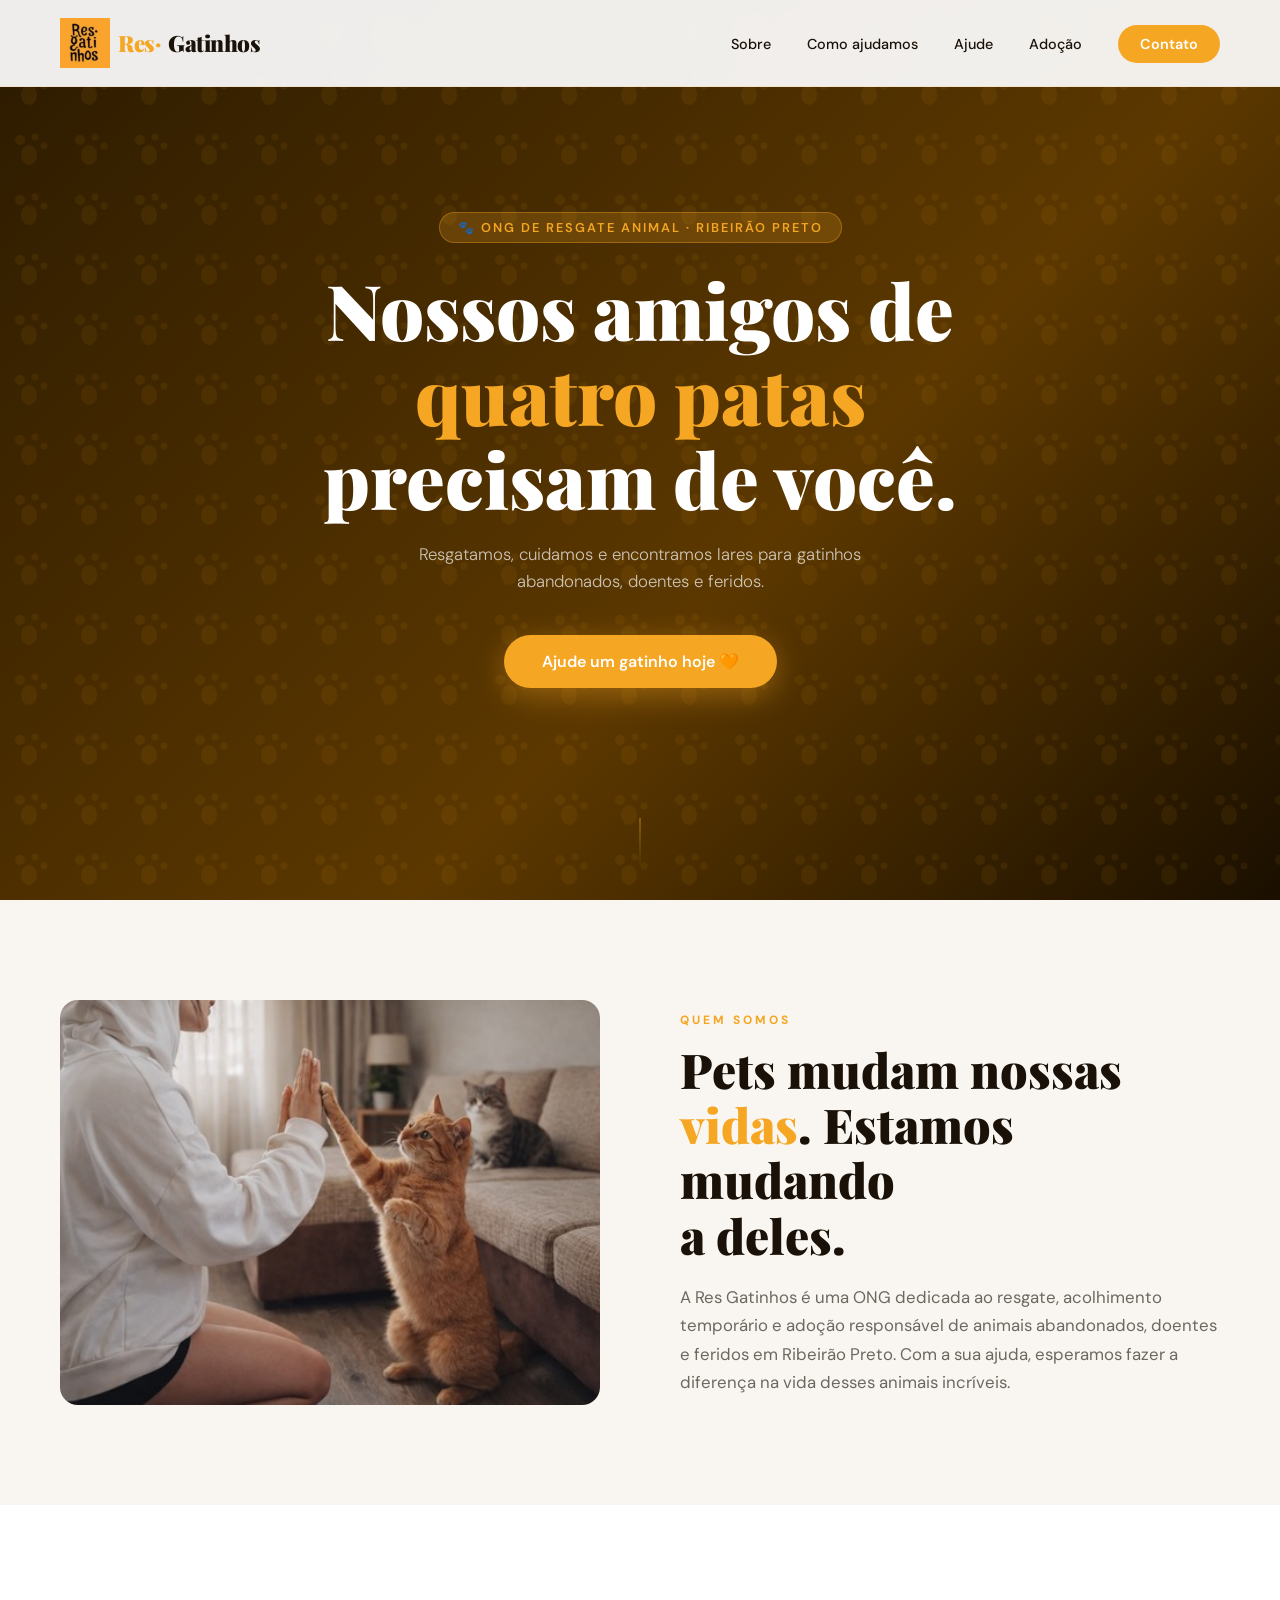
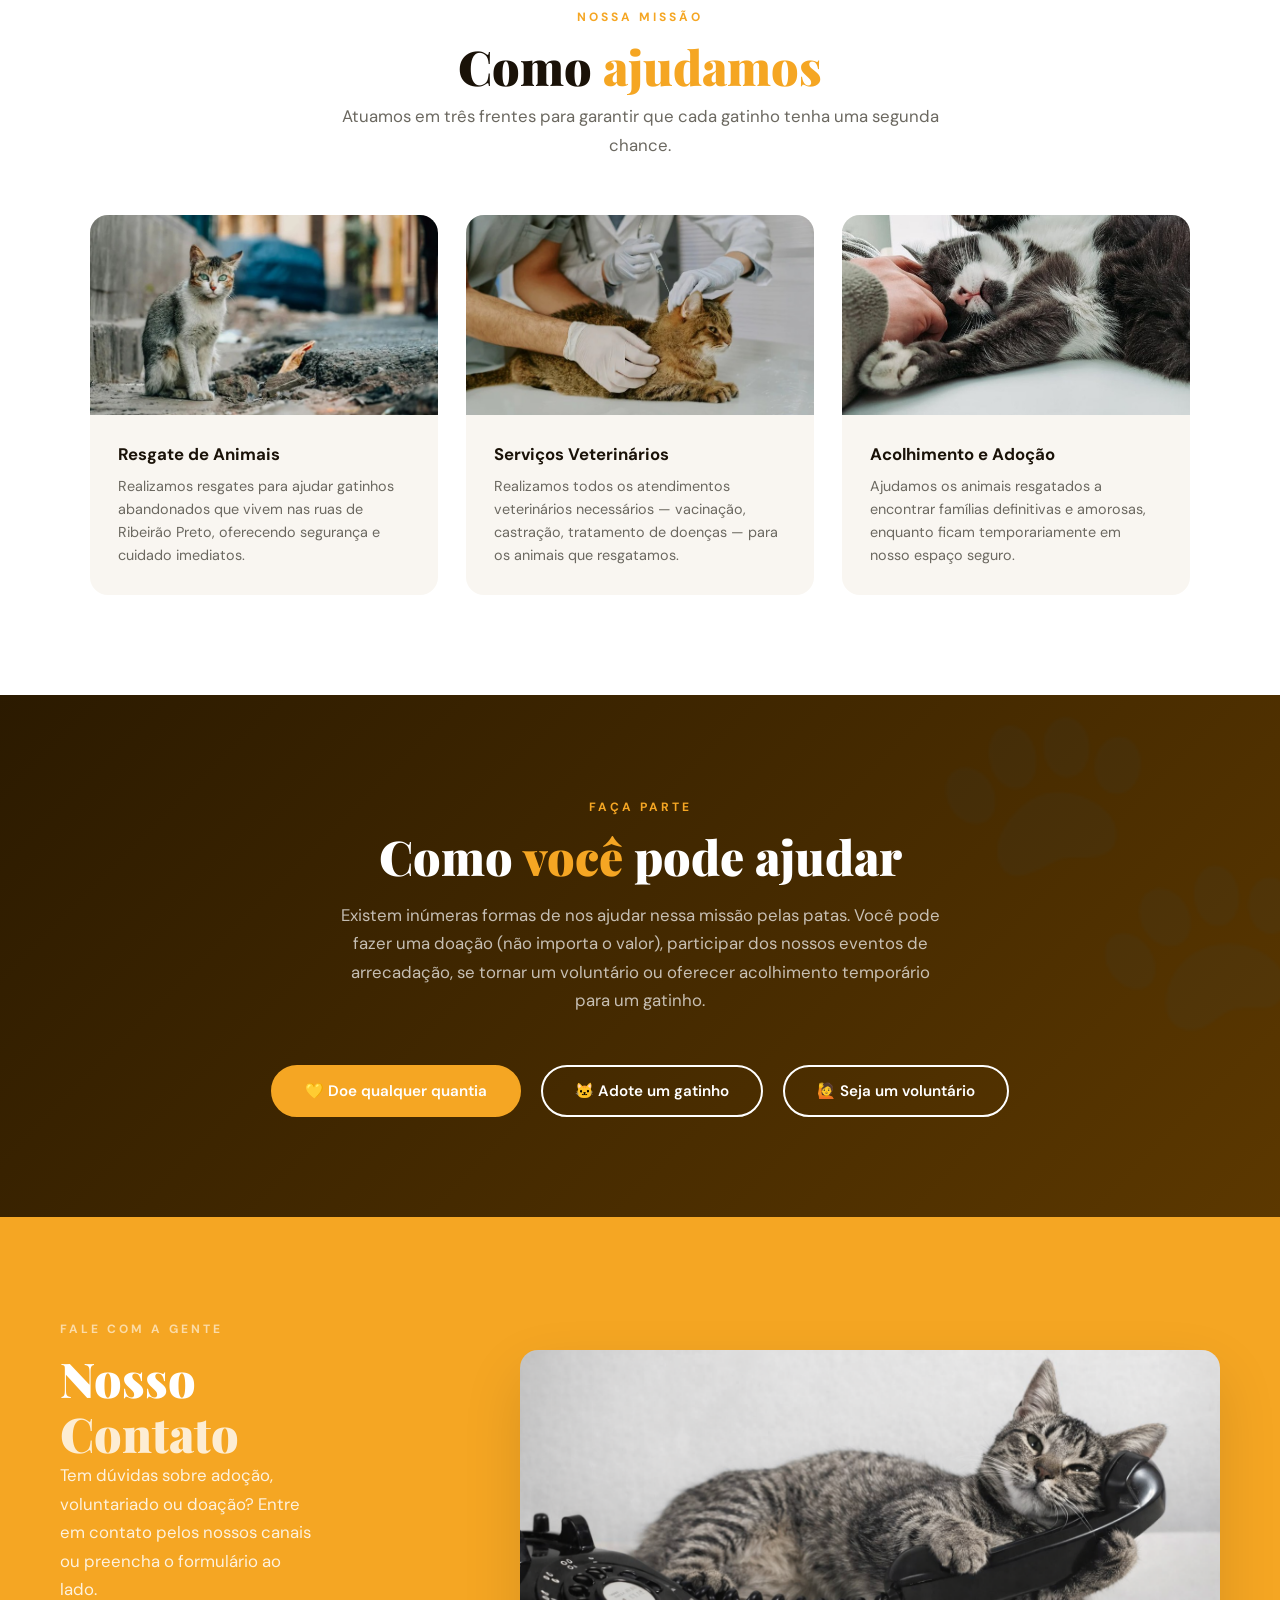
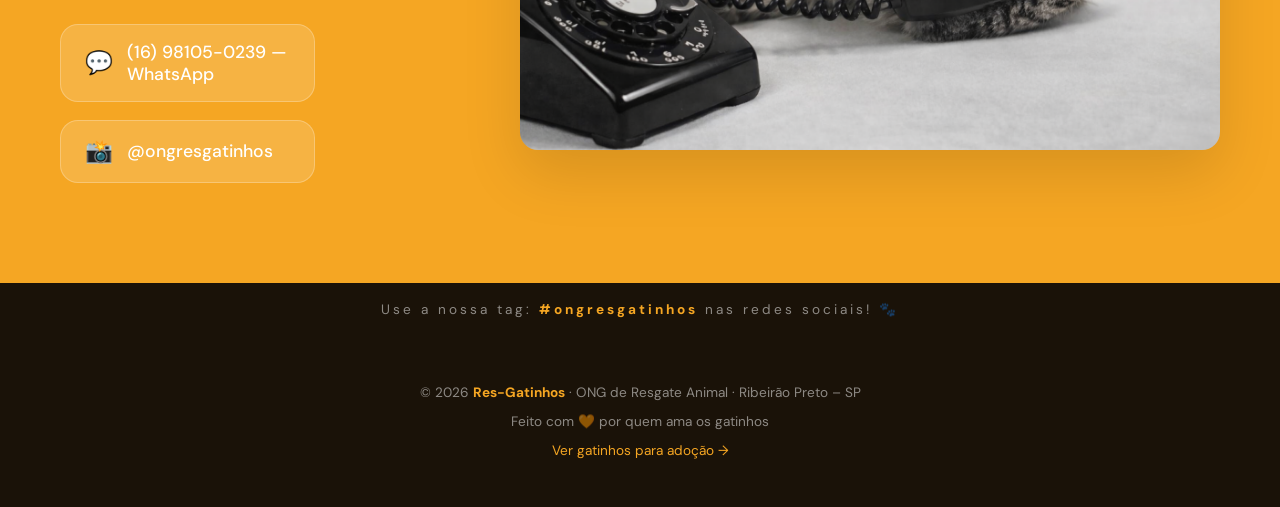
==== index.html @ 99a59766 "1º commit res-gatinhos" ====
<!DOCTYPE html>
<html lang="pt-BR">
<head>
  <meta charset="UTF-8" />
  <meta name="viewport" content="width=device-width, initial-scale=1.0"/>
  <title>Res-Gatinhos – ONG de Resgate Animal</title>
  <link rel="preconnect" href="https://fonts.googleapis.com">
  <link rel="preconnect" href="https://fonts.gstatic.com" crossorigin>
  <link href="https://fonts.googleapis.com/css2?family=Playfair+Display:wght@700;900&family=DM+Sans:wght@300;400;500;600&display=swap" rel="stylesheet">
  <link rel="stylesheet" href="style.css">
</head>
<body>


  
  <!-- ── NAVEGAÇÃO ── -->
  <nav>
  <a href="index.html" class="nav-logo">
    <img src="img/logo res-gatinhos.png" alt="Logo Res-Gatinhos" class="logo-img">
    Res·<span>Gatinhos</span>
  </a>
  <ul class="nav-links">
    <li><a href="#sobre">Sobre</a></li>
    <li><a href="#como">Como ajudamos</a></li>
    <li><a href="#ajudar">Ajude</a></li>
    <li><a href="adocao.html">Adoção</a></li>
    <li><a href="#contato" class="nav-cta">Contato</a></li>
  </ul>
  </nav>


  <!-- ── HERO ── -->
  <section id="hero">
    <div class="hero-bg"></div>
    <div class="hero-content">
      <div class="hero-tag">🐾 ONG de Resgate Animal · Ribeirão Preto</div>
      <h1 class="hero-title">
        Nossos amigos de<br>
        <em>quatro patas</em><br>
        precisam de você.
      </h1>
      <p class="hero-sub">
        Resgatamos, cuidamos e encontramos lares para gatinhos<br>
        abandonados, doentes e feridos.
      </p>
      <a href="#ajudar" class="btn-primary">Ajude um gatinho hoje 🧡</a>
    </div>
    <div class="hero-scroll">
      <span></span>
    </div>
  </section>

  <!-- ── SOBRE ── -->
  <section id="sobre">
    <div class="sobre-visual">
      <div class="sobre-img-main"></div>
      
    </div>
    <div class="sobre-text">
      <div>
        <span class="section-tag">Quem somos</span>
        <h2>Pets mudam nossas<br><em>vidas</em>. Estamos mudando<br>a deles.</h2>
      </div>
      <p class="lead">
        A Res Gatinhos é uma ONG dedicada ao resgate, acolhimento temporário e adoção
        responsável de animais abandonados, doentes e feridos em Ribeirão Preto.
        Com a sua ajuda, esperamos fazer a diferença na vida desses animais incríveis.
      </p>
      
    </div>
  </section>

<!-- ── COMO AJUDAMOS ── -->
<section id="como">
  <span class="section-tag">Nossa missão</span>
  <h2 style="margin-bottom: 8px">Como <em>ajudamos</em></h2>
  <p class="lead" style="margin: 0 auto 56px">
    Atuamos em três frentes para garantir que cada gatinho tenha uma segunda chance.
  </p>
  <div class="cards-grid">
    <div class="card">
      <div class="card-image card-resgate"></div>
      <div class="card-body">
        <h3>Resgate de Animais</h3>
        <p>Realizamos resgates para ajudar gatinhos abandonados que vivem nas ruas de Ribeirão Preto, oferecendo segurança e cuidado imediatos.</p>
      </div>
    </div>
    <div class="card">
      <div class="card-image card-vet"></div>
      <div class="card-body">
        <h3>Serviços Veterinários</h3>
        <p>Realizamos todos os atendimentos veterinários necessários — vacinação, castração, tratamento de doenças — para os animais que resgatamos.</p>
      </div>
    </div>
    <div class="card">
      <div class="card-image card-lar"></div>
      <div class="card-body">
        <h3>Acolhimento e Adoção</h3>
        <p>Ajudamos os animais resgatados a encontrar famílias definitivas e amorosas, enquanto ficam temporariamente em nosso espaço seguro.</p>
      </div>
    </div>
  </div>
</section>


  <!-- ── COMO VOCÊ PODE AJUDAR ── -->
  <section id="ajudar">
    <span class="section-tag">Faça parte</span>
    <h2>Como <em>você</em> pode ajudar</h2>
    <p class="lead">
      Existem inúmeras formas de nos ajudar nessa missão pelas patas. Você pode fazer uma doação
      (não importa o valor), participar dos nossos eventos de arrecadação, se tornar um voluntário
      ou oferecer acolhimento temporário para um gatinho.
    </p>
    <div class="actions-row">
      <a href="https://drive.google.com/file/d/1dniwxgkrxJbeug0Vzx8nxQwQYnl0z9v2/view" class="btn-outline filled" target="_blank" >💛 Doe qualquer quantia</a>
      <a href="adocao.html" class="btn-outline"  target="_blank">🐱 Adote um gatinho</a>
      <a href="https://wa.me/5516981050239?text=Olá!%20tenho%20interesse%20em%20me%20voluntariar%20para%20ajudar%20a%20res-gatinhos." class="btn-outline" target="_blank">🙋 Seja um voluntário</a>
    </div>
  </section>

  <!-- ── CONTATO ── -->
  <section id="contato">
    <div>
      <span class="section-tag" style="color: rgba(255,255,255,.6)">Fale com a gente</span>
      <h2>Nosso<br><em style="color: rgba(255,255,255,.8)">Contato</em></h2>
      <p class="lead">
        Tem dúvidas sobre adoção, voluntariado ou doação? Entre em contato pelos nossos
        canais ou preencha o formulário ao lado.
      </p>
      <div class="contato-links">
        <a href="https://wa.me/5516981050239" class="contato-link" target="_blank">
          <span class="ico">💬</span>
          <span>(16) 98105-0239 — WhatsApp</span>
        </a>
        <a href="https://instagram.com/ongresgatinhos" class="contato-link" target="_blank">
          <span class="ico">📸</span>
          <span>@ongresgatinhos</span>
        </a>
      </div>
    </div>
    <div class="contato-right">
    </div>
  </section>

  <!-- ── HASHTAG BAND ── -->
  <div class="tag-band">
    Use a nossa tag: <span>#ongresgatinhos</span> nas redes sociais! 🐾
  </div>

  <!-- ── FOOTER ── -->
  <footer>
    <span>© 2026 <strong>Res-Gatinhos</strong> · ONG de Resgate Animal · Ribeirão Preto – SP</span>
    <span>Feito com 🧡 por quem ama os gatinhos</span>
    <span><a href="adocao.html">Ver gatinhos para adoção →</a></span>
  </footer>

</body>
</html>
---- style.css ----
/* ============================================================
   Res-Gatinhos — Folha de Estilos Principal (style.css)
   ============================================================ */

/* ── VARIÁVEIS GLOBAIS ── */
:root {
  --orange:       #F5A623;
  --orange-dark:  #E08A00;
  --orange-light: #FFF3DC;
  --black:        #1A1208;
  --gray:         #6B6860;
  --light:        #F9F6F1;
  --paper:        #F5EFE4;
  --white:        #FFFFFF;
  --radius:       18px;
}

/* ── RESET ── */
*, *::before, *::after {
  box-sizing: border-box;
  margin: 0;
  padding: 0;
}

html {
  scroll-behavior: smooth;
}

body {
  font-family: 'DM Sans', sans-serif;
  background: var(--white);
  color: var(--black);
  overflow-x: hidden;
}

/* ── NAVEGAÇÃO ── */
nav {
  position: fixed;
  top: 0;
  left: 0;
  right: 0;
  z-index: 100;
  display: flex;
  align-items: center;
  justify-content: space-between;
  padding: 18px 60px;
  background: rgba(255, 255, 255, 0.92);
  backdrop-filter: blur(12px);
  border-bottom: 1px solid rgba(245, 166, 35, 0.15);
}

.nav-logo {
  font-family: 'Playfair Display', serif;
  font-size: 1.4rem;
  font-weight: 900;
  color: var(--orange);
  text-decoration: none;
  letter-spacing: -0.5px;
  display: flex;             
  align-items: center;        
  gap: 8px;                   
}

.nav-logo span {
  color: var(--black);
}

.logo-img {
  height: 50px;               
  width: auto;
}


.nav-links {
  display: flex;
  gap: 36px;
  list-style: none;
}

.nav-links a {
  text-decoration: none;
  color: var(--black);
  font-size: 0.9rem;
  font-weight: 500;
  transition: color 0.2s;
}

.nav-links a:hover,
.nav-links a.active {
  color: var(--orange);
}

.nav-cta {
  background: var(--orange) !important;
  color: var(--white) !important;
  padding: 10px 22px;
  border-radius: 50px;
  font-weight: 600 !important;
  transition: background 0.2s, transform 0.15s !important;
}

.nav-cta:hover {
  background: var(--orange-dark) !important;
  transform: translateY(-1px);
}

/* ── HERO ── */
#hero {
  position: relative;
  height: 100vh;
  min-height: 600px;
  display: flex;
  align-items: center;
  justify-content: center;
  text-align: center;
  overflow: hidden;
}

.hero-bg {
  position: absolute;
  inset: 0;
  background: linear-gradient(135deg, #2b1a00 0%, #5c3800 60%, #1a0f00 100%);
}

.hero-bg::before {
  content: '';
  position: absolute;
  inset: 0;
  background-image: url("data:image/svg+xml,%3Csvg xmlns='http://www.w3.org/2000/svg' width='60' height='60'%3E%3Ccircle cx='20' cy='20' r='5' fill='%23F5A623' opacity='.07'/%3E%3Ccircle cx='35' cy='17' r='3.5' fill='%23F5A623' opacity='.07'/%3E%3Ccircle cx='44' cy='26' r='3.5' fill='%23F5A623' opacity='.07'/%3E%3Cellipse cx='29' cy='35' rx='8' ry='10' fill='%23F5A623' opacity='.07'/%3E%3C/svg%3E");
  background-size: 60px 60px;
}

.hero-content {
  position: relative;
  z-index: 2;
  max-width: 700px;
  padding: 0 24px;
  animation: fadeUp 0.9s ease both;
}

@keyframes fadeUp {
  from { opacity: 0; transform: translateY(36px); }
  to   { opacity: 1; transform: translateY(0); }
}

.hero-tag {
  display: inline-block;
  background: rgba(245, 166, 35, 0.2);
  color: var(--orange);
  font-size: 0.8rem;
  font-weight: 600;
  letter-spacing: 2px;
  text-transform: uppercase;
  padding: 6px 18px;
  border-radius: 50px;
  border: 1px solid rgba(245, 166, 35, 0.35);
  margin-bottom: 24px;
}

.hero-title {
  font-family: 'Playfair Display', serif;
  font-size: clamp(2.8rem, 6vw, 5rem);
  font-weight: 900;
  color: var(--white);
  line-height: 1.1;
  margin-bottom: 20px;
}

.hero-title em {
  color: var(--orange);
  font-style: normal;
}

.hero-sub {
  color: rgba(255, 255, 255, 0.7);
  font-size: 1.05rem;
  font-weight: 300;
  margin-bottom: 40px;
  line-height: 1.6;
}

.hero-scroll {
  position: absolute;
  bottom: 32px;
  left: 50%;
  transform: translateX(-50%);
  display: flex;
  flex-direction: column;
  align-items: center;
  gap: 6px;
  color: rgba(255, 255, 255, 0.4);
  font-size: 0.75rem;
  letter-spacing: 1.5px;
  text-transform: uppercase;
}

.hero-scroll span {
  display: block;
  width: 1px;
  height: 50px;
  background: linear-gradient(to bottom, rgba(245, 166, 35, 0.7), transparent);
  animation: scrollLine 1.8s ease-in-out infinite;
}

@keyframes scrollLine {
  0%, 100% { opacity: 0; transform: scaleY(0.3) translateY(-10px); }
  50%       { opacity: 1; transform: scaleY(1) translateY(0); }
}

/* ── BOTÕES ── */
.btn-primary {
  display: inline-block;
  background: var(--orange);
  color: var(--white);
  font-size: 1rem;
  font-weight: 600;
  padding: 16px 38px;
  border-radius: 50px;
  text-decoration: none;
  transition: background 0.2s, transform 0.15s, box-shadow 0.2s;
  box-shadow: 0 8px 30px rgba(245, 166, 35, 0.4);
}

.btn-primary:hover {
  background: var(--orange-dark);
  transform: translateY(-2px);
  box-shadow: 0 14px 40px rgba(245, 166, 35, 0.5);
}

.btn-outline {
  display: inline-block;
  border: 2px solid var(--white);
  color: var(--white);
  background: transparent;
  font-size: 0.95rem;
  font-weight: 600;
  padding: 14px 32px;
  border-radius: 50px;
  text-decoration: none;
  transition: background 0.2s, color 0.2s, transform 0.15s;
}

.btn-outline:hover {
  background: var(--white);
  color: var(--black);
  transform: translateY(-2px);
}

.btn-outline.filled {
  background: var(--orange);
  border-color: var(--orange);
}

.btn-outline.filled:hover {
  background: var(--orange-dark);
  border-color: var(--orange-dark);
  color: var(--white);
}

/* ── SEÇÕES BASE ── */
section {
  padding: 100px 60px;
}

.section-tag {
  display: inline-block;
  color: var(--orange);
  font-size: 0.75rem;
  font-weight: 700;
  letter-spacing: 3px;
  text-transform: uppercase;
  margin-bottom: 14px;
}

h2 {
  font-family: 'Playfair Display', serif;
  font-size: clamp(2rem, 4vw, 3rem);
  font-weight: 900;
  line-height: 1.15;
  color: var(--black);
}

h2 em {
  color: var(--orange);
  font-style: normal;
}

.lead {
  color: var(--gray);
  font-size: 1.05rem;
  line-height: 1.7;
  max-width: 600px;
}

/* ── SOBRE ── */
#sobre {
  background: var(--light);
  display: grid;
  grid-template-columns: 1fr 1fr;
  gap: 80px;
  align-items: center;
}

.sobre-visual {
  position: relative;
}

.sobre-img-main {
  width: 100%;
  border-radius: var(--radius);
  aspect-ratio: 4/3;
  background-image: url(img/garota-com-gato-laranja.jpg); /* imagem no lugar do emoji */
  background-size: cover;       /* ocupa todo o espaço */
  background-position: center;  /* centraliza */
  background-repeat: no-repeat;
}

.sobre-card {
  position: absolute;
  bottom: -24px;
  right: -24px;
  background: var(--orange);
  color: var(--white);
  padding: 22px 28px;
  border-radius: var(--radius);
  text-align: center;
  box-shadow: 0 12px 40px rgba(245, 166, 35, 0.35);
}

.sobre-card strong {
  font-size: 2.2rem;
  display: block;
  font-family: 'Playfair Display', serif;
}

.sobre-card small {
  font-size: 0.8rem;
  opacity: 0.85;
}

.sobre-text {
  display: flex;
  flex-direction: column;
  gap: 20px;
}

.sobre-text .lead {
  max-width: none;
}

.stats-row {
  display: flex;
  gap: 32px;
  margin-top: 12px;
}

.stat {
  text-align: center;
}

.stat strong {
  font-family: 'Playfair Display', serif;
  font-size: 1.8rem;
  color: var(--orange);
  display: block;
}

.stat small {
  font-size: 0.8rem;
  color: var(--gray);
}


/* ── COMO AJUDAMOS ── */
#como {
  background: var(--white);
  text-align: center;
}

.cards-grid {
  display: grid;
  grid-template-columns: repeat(3, 1fr);
  gap: 28px;
  max-width: 1100px;
  margin: 0 auto;
}

.card {
  background: var(--light);
  border-radius: var(--radius);
  overflow: hidden;
  text-align: left;
  transition: transform 0.25s, box-shadow 0.25s;
}

.card:hover {
  transform: translateY(-6px);
  box-shadow: 0 20px 50px rgba(0, 0, 0, 0.5);
}


.card-image {
  width: 100%;
  height: 200px;              
  background-size: cover;    
  background-position: center;
}

.card-resgate {
  background-image: url(img/gato-resgate.jpg);
}
.card-vet {
  background-image: url(img/gato-veterinario.jpg);
}
.card-lar {
  background-image: url(img/gato-descansando.jpg);
}

.card-body {
  padding: 28px;
}

.card-body h3 {
  font-size: 1.05rem;
  font-weight: 700;
  margin-bottom: 10px;
}

.card-body p {
  font-size: 0.9rem;
  color: var(--gray);
  line-height: 1.6;
}


/* ── COMO VOCÊ PODE AJUDAR ── */
#ajudar {
  background: linear-gradient(135deg, #2b1a00, #5c3800);
  text-align: center;
  position: relative;
  overflow: hidden;
}

#ajudar::before {
  content: '🐾';
  position: absolute;
  font-size: 20rem;
  opacity: 0.04;
  top: -40px;
  right: -40px;
}

#ajudar h2 {
  color: var(--white);
  margin-bottom: 16px;
}

#ajudar .lead {
  color: rgba(255, 255, 255, 0.7);
  margin: 0 auto 50px;
}

.actions-row {
  display: flex;
  gap: 20px;
  justify-content: center;
  flex-wrap: wrap;
}

/* ── CONTATO ── */
#contato {
  background: var(--orange);
  color: var(--white);
  display: grid;
  grid-template-columns: 1fr 1fr;
  gap: 80px;
  align-items: center;
}

#contato h2 {
  color: var(--white);
}

#contato .lead {
  color: rgba(255, 255, 255, 0.85);
}

.contato-links {
  display: flex;
  flex-direction: column;
  gap: 18px;
  margin-top: 20px;
}

.contato-link {
  display: flex;
  align-items: center;
  gap: 14px;
  font-size: 1.1rem;
  font-weight: 500;
  color: var(--white);
  text-decoration: none;
  background: rgba(255, 255, 255, 0.15);
  padding: 16px 24px;
  border-radius: var(--radius);
  transition: background 0.2s, transform 0.15s;
  border: 1px solid rgba(255, 255, 255, 0.25);
}

.contato-link:hover {
  background: rgba(255, 255, 255, 0.25);
  transform: translateX(4px);
}

.contato-link .ico {
  font-size: 1.4rem;
}

.contato-right {
  width: 700px;
  height: 400px;
  background: url('img/gato-contato.png') center/cover no-repeat;
  margin-left: 125px;
  border-radius: var(--radius);
  padding: 48px;
  box-shadow: 0 24px 60px rgba(0, 0, 0, 0.12);
}


/* ── HASHTAG BAND ── */
.tag-band {
  background: var(--black);
  padding: 18px 0;
  text-align: center;
  font-size: 0.85rem;
  color: rgba(255, 255, 255, 0.5);
  letter-spacing: 3px;
}

.tag-band span {
  color: var(--orange);
  font-weight: 700;
}

/* ── FOOTER ── */
footer {
  background: var(--black);
  color: rgba(255, 255, 255, 0.5);
  padding: 48px 60px;
  display: flex;
  flex-direction: column; 
  align-items: center;    
  text-align: center;     
  gap: 12px;         
  font-size: 0.85rem;
}

footer a {
  color: var(--orange);
  text-decoration: none;
}

footer strong {
  color: var(--orange);
}


/* ── RESPONSIVO ── */
@media (max-width: 900px) {
  nav {
    padding: 16px 24px;
  }

  .nav-links {
    display: none;
  }

  section {
    padding: 72px 24px;
  }

  #sobre,
  #contato {
    grid-template-columns: 1fr;
    gap: 48px;
  }

  .cards-grid {
    grid-template-columns: 1fr;
  }

  .sobre-card {
    right: 0;
  }

  footer {
    flex-direction: column;
    gap: 12px;
    text-align: center;
    padding: 40px 24px;
  }
}
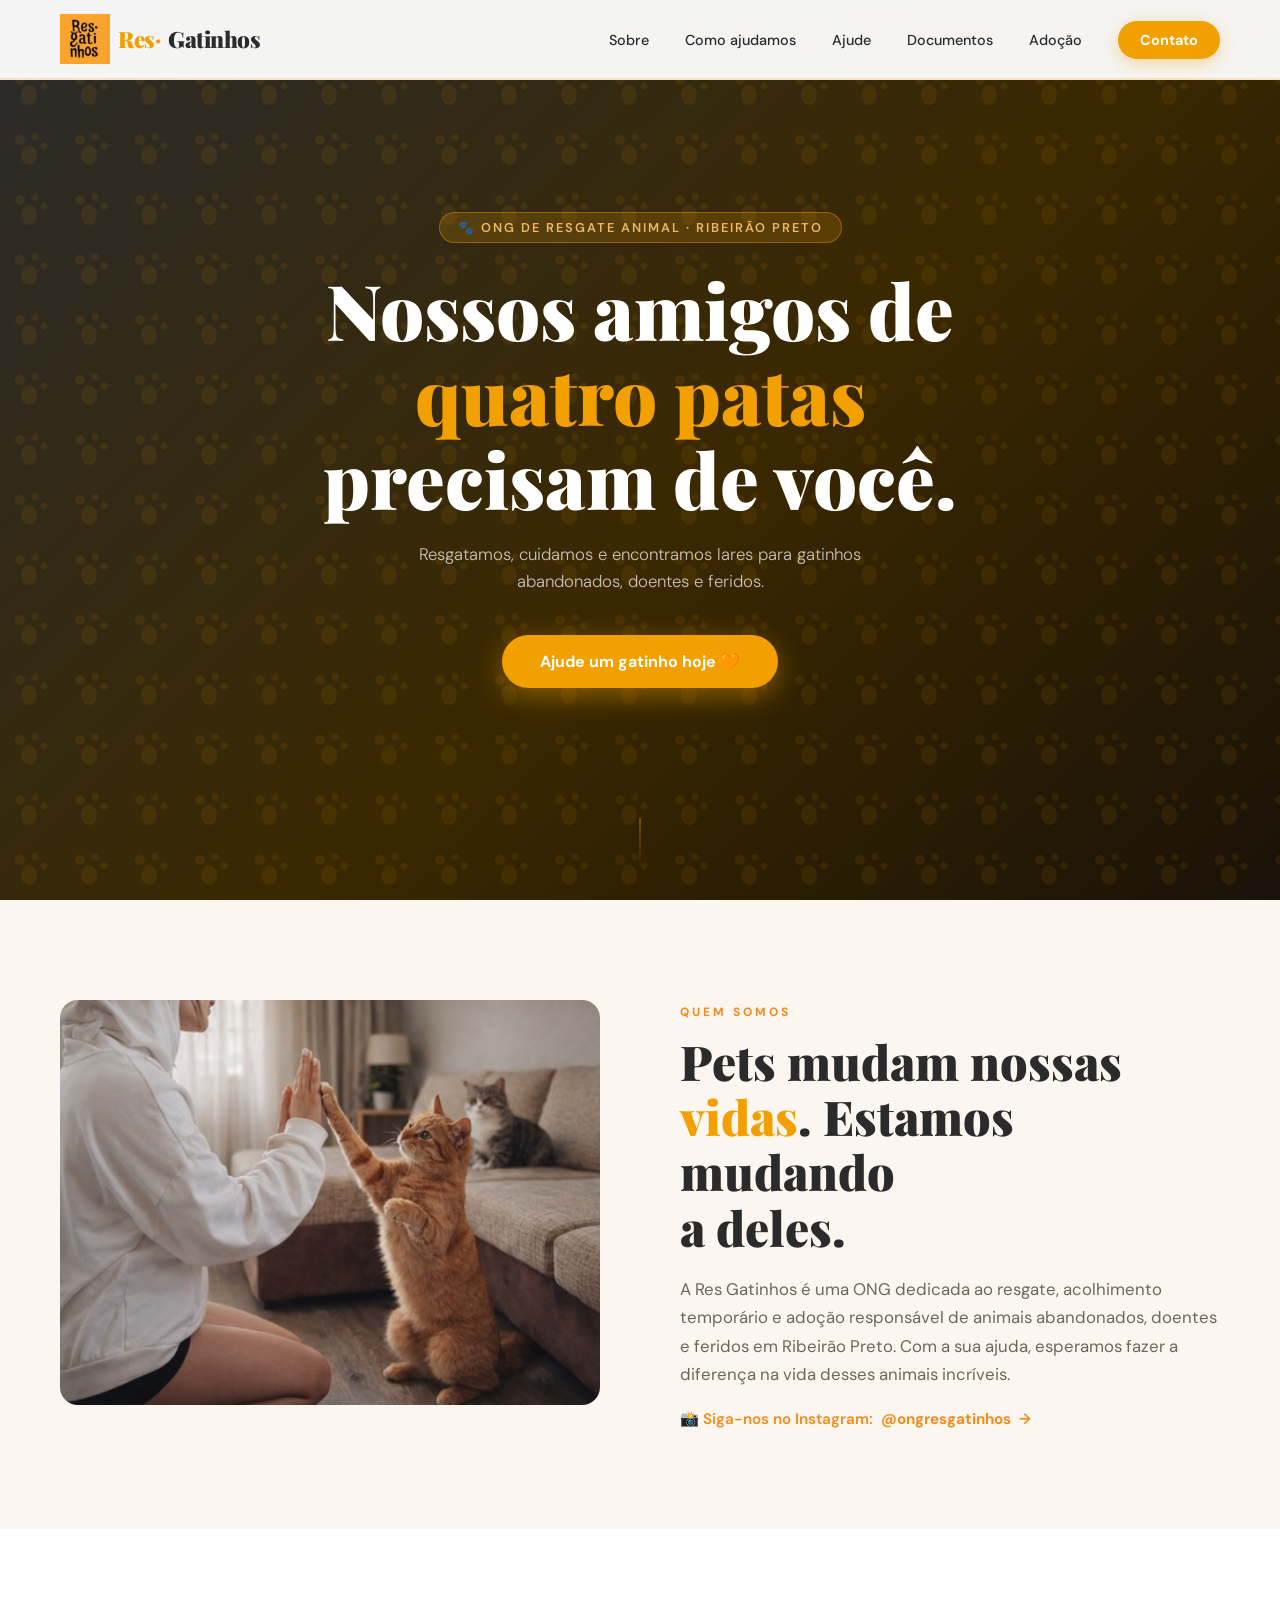
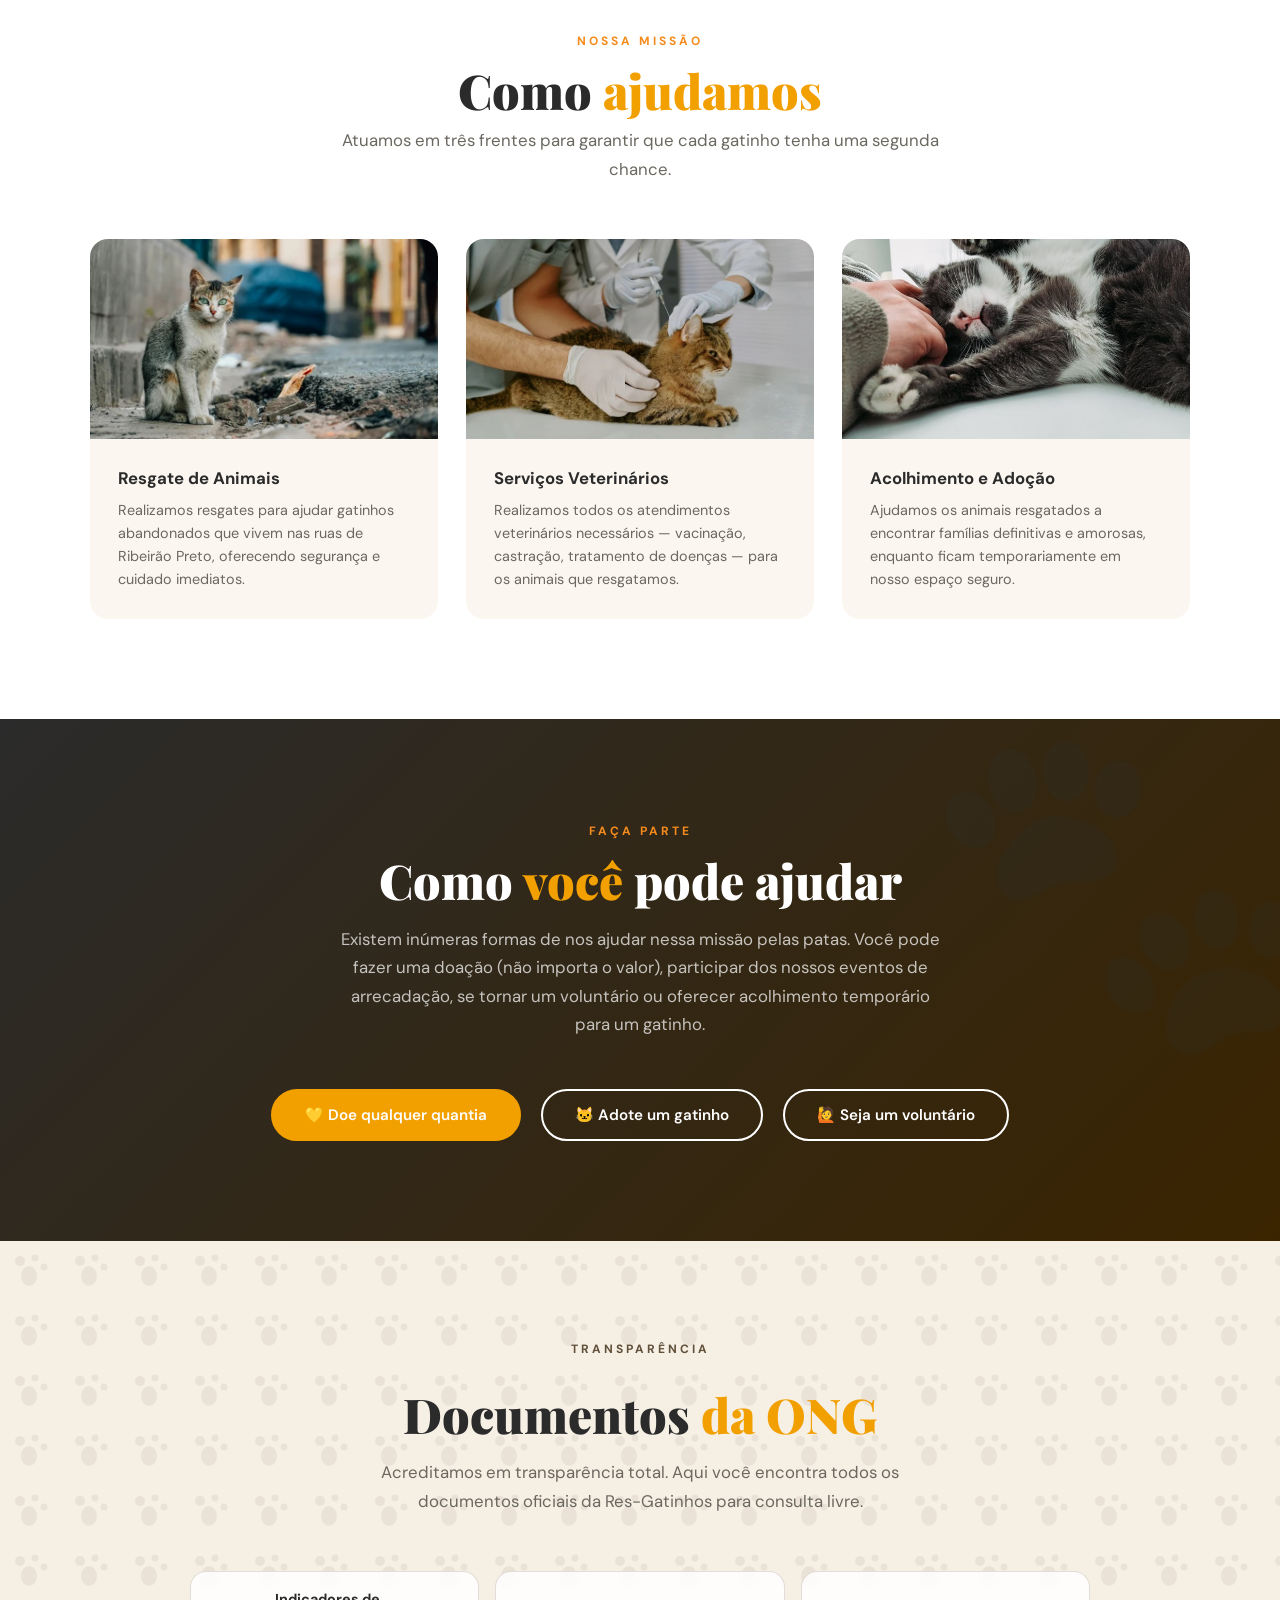
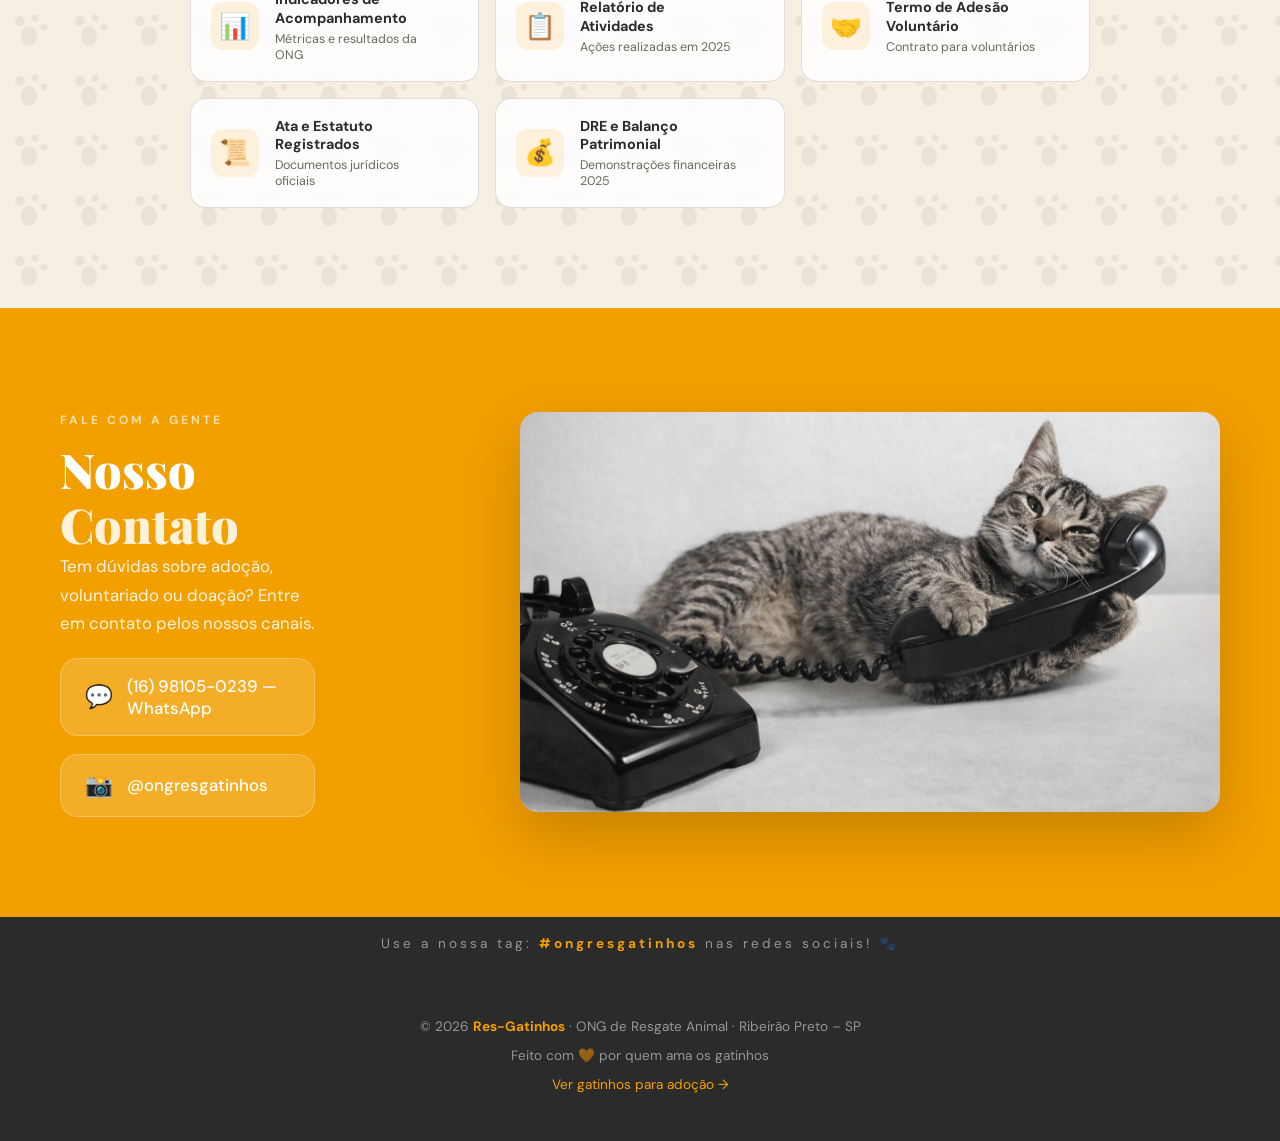
==== commit c8464e05: "feat: catálogo de adoção com filtros e ordenação por idade" ====
--- a/index.html
+++ b/index.html
@@ -11,23 +11,21 @@
 </head>
 <body>
 
-
-  
   <!-- ── NAVEGAÇÃO ── -->
   <nav>
-  <a href="index.html" class="nav-logo">
-    <img src="img/logo res-gatinhos.png" alt="Logo Res-Gatinhos" class="logo-img">
-    Res·<span>Gatinhos</span>
-  </a>
-  <ul class="nav-links">
-    <li><a href="#sobre">Sobre</a></li>
-    <li><a href="#como">Como ajudamos</a></li>
-    <li><a href="#ajudar">Ajude</a></li>
-    <li><a href="adocao.html">Adoção</a></li>
-    <li><a href="#contato" class="nav-cta">Contato</a></li>
-  </ul>
+    <a href="index.html" class="nav-logo">
+      <img src="img/logo res-gatinhos.png" alt="Logo Res-Gatinhos" class="logo-img">
+      Res·<span>Gatinhos</span>
+    </a>
+    <ul class="nav-links">
+      <li><a href="#sobre">Sobre</a></li>
+      <li><a href="#como">Como ajudamos</a></li>
+      <li><a href="#ajudar">Ajude</a></li>
+      <li><a href="#documentos">Documentos</a></li>
+      <li><a href="adocao.html">Adoção</a></li>
+      <li><a href="#contato" class="nav-cta">Contato</a></li>
+    </ul>
   </nav>
-
 
   <!-- ── HERO ── -->
   <section id="hero">
@@ -45,16 +43,13 @@
       </p>
       <a href="#ajudar" class="btn-primary">Ajude um gatinho hoje 🧡</a>
     </div>
-    <div class="hero-scroll">
-      <span></span>
-    </div>
+    <div class="hero-scroll"><span></span></div>
   </section>
 
   <!-- ── SOBRE ── -->
   <section id="sobre">
     <div class="sobre-visual">
       <div class="sobre-img-main"></div>
-      
     </div>
     <div class="sobre-text">
       <div>
@@ -66,42 +61,43 @@
         responsável de animais abandonados, doentes e feridos em Ribeirão Preto.
         Com a sua ajuda, esperamos fazer a diferença na vida desses animais incríveis.
       </p>
-      
-    </div>
-  </section>
-
-<!-- ── COMO AJUDAMOS ── -->
-<section id="como">
-  <span class="section-tag">Nossa missão</span>
-  <h2 style="margin-bottom: 8px">Como <em>ajudamos</em></h2>
-  <p class="lead" style="margin: 0 auto 56px">
-    Atuamos em três frentes para garantir que cada gatinho tenha uma segunda chance.
-  </p>
-  <div class="cards-grid">
-    <div class="card">
-      <div class="card-image card-resgate"></div>
-      <div class="card-body">
-        <h3>Resgate de Animais</h3>
-        <p>Realizamos resgates para ajudar gatinhos abandonados que vivem nas ruas de Ribeirão Preto, oferecendo segurança e cuidado imediatos.</p>
-      </div>
-    </div>
-    <div class="card">
-      <div class="card-image card-vet"></div>
-      <div class="card-body">
-        <h3>Serviços Veterinários</h3>
-        <p>Realizamos todos os atendimentos veterinários necessários — vacinação, castração, tratamento de doenças — para os animais que resgatamos.</p>
-      </div>
-    </div>
-    <div class="card">
-      <div class="card-image card-lar"></div>
-      <div class="card-body">
-        <h3>Acolhimento e Adoção</h3>
-        <p>Ajudamos os animais resgatados a encontrar famílias definitivas e amorosas, enquanto ficam temporariamente em nosso espaço seguro.</p>
-      </div>
-    </div>
-  </div>
-</section>
-
+      <a href="https://instagram.com/ongresgatinhos" class="sobre-instagram" target="_blank">
+        📸 Siga-nos no Instagram: <strong>@ongresgatinhos</strong> →
+      </a>
+    </div>
+  </section>
+
+  <!-- ── COMO AJUDAMOS ── -->
+  <section id="como">
+    <span class="section-tag">Nossa missão</span>
+    <h2 style="margin-bottom: 8px">Como <em>ajudamos</em></h2>
+    <p class="lead" style="margin: 0 auto 56px">
+      Atuamos em três frentes para garantir que cada gatinho tenha uma segunda chance.
+    </p>
+    <div class="cards-grid">
+      <div class="card">
+        <div class="card-image card-resgate"></div>
+        <div class="card-body">
+          <h3>Resgate de Animais</h3>
+          <p>Realizamos resgates para ajudar gatinhos abandonados que vivem nas ruas de Ribeirão Preto, oferecendo segurança e cuidado imediatos.</p>
+        </div>
+      </div>
+      <div class="card">
+        <div class="card-image card-vet"></div>
+        <div class="card-body">
+          <h3>Serviços Veterinários</h3>
+          <p>Realizamos todos os atendimentos veterinários necessários — vacinação, castração, tratamento de doenças — para os animais que resgatamos.</p>
+        </div>
+      </div>
+      <div class="card">
+        <div class="card-image card-lar"></div>
+        <div class="card-body">
+          <h3>Acolhimento e Adoção</h3>
+          <p>Ajudamos os animais resgatados a encontrar famílias definitivas e amorosas, enquanto ficam temporariamente em nosso espaço seguro.</p>
+        </div>
+      </div>
+    </div>
+  </section>
 
   <!-- ── COMO VOCÊ PODE AJUDAR ── -->
   <section id="ajudar">
@@ -113,20 +109,81 @@
       ou oferecer acolhimento temporário para um gatinho.
     </p>
     <div class="actions-row">
-      <a href="https://drive.google.com/file/d/1dniwxgkrxJbeug0Vzx8nxQwQYnl0z9v2/view" class="btn-outline filled" target="_blank" >💛 Doe qualquer quantia</a>
-      <a href="adocao.html" class="btn-outline"  target="_blank">🐱 Adote um gatinho</a>
+      <a href="https://drive.google.com/file/d/1dniwxgkrxJbeug0Vzx8nxQwQYnl0z9v2/view" class="btn-outline filled" target="_blank">💛 Doe qualquer quantia</a>
+      <a href="adocao.html" class="btn-outline" target="_blank">🐱 Adote um gatinho</a>
       <a href="https://wa.me/5516981050239?text=Olá!%20tenho%20interesse%20em%20me%20voluntariar%20para%20ajudar%20a%20res-gatinhos." class="btn-outline" target="_blank">🙋 Seja um voluntário</a>
+    </div>
+  </section>
+
+  <!-- ── DOCUMENTOS DA ONG ── -->
+  <section id="documentos" class="docs-section-page">
+    <div class="docs-section-inner">
+      <div class="docs-header">
+        <span class="section-tag" style="color: var(--brown)">Transparência</span>
+        <h2>Documentos <em>da ONG</em></h2>
+        <p class="lead" style="margin: 0 auto">
+          Acreditamos em transparência total. Aqui você encontra todos os documentos oficiais
+          da Res-Gatinhos para consulta livre.
+        </p>
+      </div>
+      <div class="docs-cards">
+
+        <a href="docs/INDICADORES DE ACOMPANHAMENTO.pdf" class="doc-card" target="_blank">
+          <div class="doc-card-ico">📊</div>
+          <div class="doc-card-info">
+            <strong>Indicadores de Acompanhamento</strong>
+            <span>Métricas e resultados da ONG</span>
+          </div>
+          <div class="doc-card-arrow">↗</div>
+        </a>
+
+        <a href="docs/Relatório de Atividades ARG 2025.pdf" class="doc-card" target="_blank">
+          <div class="doc-card-ico">📋</div>
+          <div class="doc-card-info">
+            <strong>Relatório de Atividades</strong>
+            <span>Ações realizadas em 2025</span>
+          </div>
+          <div class="doc-card-arrow">↗</div>
+        </a>
+
+        <a href="docs/termo_de_adesao_ao_servico_voluntario.pdf" class="doc-card" target="_blank">
+          <div class="doc-card-ico">🤝</div>
+          <div class="doc-card-info">
+            <strong>Termo de Adesão Voluntário</strong>
+            <span>Contrato para voluntários</span>
+          </div>
+          <div class="doc-card-arrow">↗</div>
+        </a>
+
+        <a href="docs/ata e estatuto resgistrados.pdf" class="doc-card" target="_blank">
+          <div class="doc-card-ico">📜</div>
+          <div class="doc-card-info">
+            <strong>Ata e Estatuto Registrados</strong>
+            <span>Documentos jurídicos oficiais</span>
+          </div>
+          <div class="doc-card-arrow">↗</div>
+        </a>
+
+        <a href="docs/dre e bp Res Gatinho 2025.pdf" class="doc-card" target="_blank">
+          <div class="doc-card-ico">💰</div>
+          <div class="doc-card-info">
+            <strong>DRE e Balanço Patrimonial</strong>
+            <span>Demonstrações financeiras 2025</span>
+          </div>
+          <div class="doc-card-arrow">↗</div>
+        </a>
+
+      </div>
     </div>
   </section>
 
   <!-- ── CONTATO ── -->
   <section id="contato">
     <div>
-      <span class="section-tag" style="color: rgba(255,255,255,.6)">Fale com a gente</span>
-      <h2>Nosso<br><em style="color: rgba(255,255,255,.8)">Contato</em></h2>
+      <span class="section-tag" style="color: rgba(255,255,255,.65)">Fale com a gente</span>
+      <h2>Nosso<br><em style="color: rgba(255,255,255,.85)">Contato</em></h2>
       <p class="lead">
-        Tem dúvidas sobre adoção, voluntariado ou doação? Entre em contato pelos nossos
-        canais ou preencha o formulário ao lado.
+        Tem dúvidas sobre adoção, voluntariado ou doação? Entre em contato pelos nossos canais.
       </p>
       <div class="contato-links">
         <a href="https://wa.me/5516981050239" class="contato-link" target="_blank">
@@ -139,8 +196,7 @@
         </a>
       </div>
     </div>
-    <div class="contato-right">
-    </div>
+    <div class="contato-right"></div>
   </section>
 
   <!-- ── HASHTAG BAND ── -->
--- a/style.css
+++ b/style.css
@@ -1,18 +1,23 @@
 /* ============================================================
    Res-Gatinhos — Folha de Estilos Principal (style.css)
+   Paleta atualizada conforme identidade visual da ONG
    ============================================================ */
 
 /* ── VARIÁVEIS GLOBAIS ── */
 :root {
-  --orange:       #F5A623;
-  --orange-dark:  #E08A00;
-  --orange-light: #FFF3DC;
-  --black:        #1A1208;
-  --gray:         #6B6860;
-  --light:        #F9F6F1;
-  --paper:        #F5EFE4;
-  --white:        #FFFFFF;
-  --radius:       18px;
+  /* Paleta oficial Res-Gatinhos */
+  --orange:        #F29F00;   /* amarelo-laranja principal (Pantone 7570 CP) */
+  --orange-vivid:  #F58B1D;   /* laranja vivo (Pantone 7564 CP) */
+  --orange-dark:   #D98800;   /* escuro para hover */
+  --orange-light:  #FDF3D7;   /* fundo suave */
+  --brown:         #61503A;   /* marrom terra (Pantone 7553 CP) */
+  --gold:          #EEB965;   /* dourado (Pantone 1355 CP) */
+  --black:         #2B2B2B;   /* preto grafite (Pantone Black 7 CP) */
+  --gray:          #6B6860;
+  --light:         #FBF6EF;   /* fundo quente baseado na paleta */
+  --paper:         #F5EFE4;
+  --white:         #FFFFFF;
+  --radius:        18px;
 }
 
 /* ── RESET ── */
@@ -22,9 +27,7 @@
   padding: 0;
 }
 
-html {
-  scroll-behavior: smooth;
-}
+html { scroll-behavior: smooth; }
 
 body {
   font-family: 'DM Sans', sans-serif;
@@ -36,17 +39,15 @@
 /* ── NAVEGAÇÃO ── */
 nav {
   position: fixed;
-  top: 0;
-  left: 0;
-  right: 0;
+  top: 0; left: 0; right: 0;
   z-index: 100;
   display: flex;
   align-items: center;
   justify-content: space-between;
-  padding: 18px 60px;
-  background: rgba(255, 255, 255, 0.92);
+  padding: 14px 60px;
+  background: rgba(255,255,255,0.95);
   backdrop-filter: blur(12px);
-  border-bottom: 1px solid rgba(245, 166, 35, 0.15);
+  border-bottom: 2px solid rgba(242,159,0,0.2);
 }
 
 .nav-logo {
@@ -56,20 +57,17 @@
   color: var(--orange);
   text-decoration: none;
   letter-spacing: -0.5px;
-  display: flex;             
-  align-items: center;        
-  gap: 8px;                   
-}
-
-.nav-logo span {
-  color: var(--black);
-}
+  display: flex;
+  align-items: center;
+  gap: 8px;
+}
+
+.nav-logo span { color: var(--black); }
 
 .logo-img {
-  height: 50px;               
+  height: 50px;
   width: auto;
 }
-
 
 .nav-links {
   display: flex;
@@ -86,17 +84,16 @@
 }
 
 .nav-links a:hover,
-.nav-links a.active {
-  color: var(--orange);
-}
+.nav-links a.active { color: var(--orange-vivid); }
 
 .nav-cta {
   background: var(--orange) !important;
   color: var(--white) !important;
   padding: 10px 22px;
   border-radius: 50px;
-  font-weight: 600 !important;
+  font-weight: 700 !important;
   transition: background 0.2s, transform 0.15s !important;
+  box-shadow: 0 4px 16px rgba(242,159,0,0.35);
 }
 
 .nav-cta:hover {
@@ -119,14 +116,14 @@
 .hero-bg {
   position: absolute;
   inset: 0;
-  background: linear-gradient(135deg, #2b1a00 0%, #5c3800 60%, #1a0f00 100%);
+  background: linear-gradient(135deg, var(--black) 0%, #3a2800 55%, #1a1208 100%);
 }
 
 .hero-bg::before {
   content: '';
   position: absolute;
   inset: 0;
-  background-image: url("data:image/svg+xml,%3Csvg xmlns='http://www.w3.org/2000/svg' width='60' height='60'%3E%3Ccircle cx='20' cy='20' r='5' fill='%23F5A623' opacity='.07'/%3E%3Ccircle cx='35' cy='17' r='3.5' fill='%23F5A623' opacity='.07'/%3E%3Ccircle cx='44' cy='26' r='3.5' fill='%23F5A623' opacity='.07'/%3E%3Cellipse cx='29' cy='35' rx='8' ry='10' fill='%23F5A623' opacity='.07'/%3E%3C/svg%3E");
+  background-image: url("data:image/svg+xml,%3Csvg xmlns='http://www.w3.org/2000/svg' width='60' height='60'%3E%3Ccircle cx='20' cy='20' r='5' fill='%23F29F00' opacity='.08'/%3E%3Ccircle cx='35' cy='17' r='3.5' fill='%23F29F00' opacity='.08'/%3E%3Ccircle cx='44' cy='26' r='3.5' fill='%23F29F00' opacity='.08'/%3E%3Cellipse cx='29' cy='35' rx='8' ry='10' fill='%23F29F00' opacity='.08'/%3E%3C/svg%3E");
   background-size: 60px 60px;
 }
 
@@ -145,15 +142,15 @@
 
 .hero-tag {
   display: inline-block;
-  background: rgba(245, 166, 35, 0.2);
-  color: var(--orange);
+  background: rgba(242,159,0,0.18);
+  color: var(--gold);
   font-size: 0.8rem;
   font-weight: 600;
   letter-spacing: 2px;
   text-transform: uppercase;
   padding: 6px 18px;
   border-radius: 50px;
-  border: 1px solid rgba(245, 166, 35, 0.35);
+  border: 1px solid rgba(242,159,0,0.4);
   margin-bottom: 24px;
 }
 
@@ -172,7 +169,7 @@
 }
 
 .hero-sub {
-  color: rgba(255, 255, 255, 0.7);
+  color: rgba(255,255,255,0.72);
   font-size: 1.05rem;
   font-weight: 300;
   margin-bottom: 40px;
@@ -188,7 +185,7 @@
   flex-direction: column;
   align-items: center;
   gap: 6px;
-  color: rgba(255, 255, 255, 0.4);
+  color: rgba(255,255,255,0.35);
   font-size: 0.75rem;
   letter-spacing: 1.5px;
   text-transform: uppercase;
@@ -198,13 +195,13 @@
   display: block;
   width: 1px;
   height: 50px;
-  background: linear-gradient(to bottom, rgba(245, 166, 35, 0.7), transparent);
+  background: linear-gradient(to bottom, rgba(242,159,0,0.7), transparent);
   animation: scrollLine 1.8s ease-in-out infinite;
 }
 
 @keyframes scrollLine {
-  0%, 100% { opacity: 0; transform: scaleY(0.3) translateY(-10px); }
-  50%       { opacity: 1; transform: scaleY(1) translateY(0); }
+  0%,100% { opacity: 0; transform: scaleY(0.3) translateY(-10px); }
+  50%      { opacity: 1; transform: scaleY(1) translateY(0); }
 }
 
 /* ── BOTÕES ── */
@@ -213,18 +210,18 @@
   background: var(--orange);
   color: var(--white);
   font-size: 1rem;
-  font-weight: 600;
+  font-weight: 700;
   padding: 16px 38px;
   border-radius: 50px;
   text-decoration: none;
   transition: background 0.2s, transform 0.15s, box-shadow 0.2s;
-  box-shadow: 0 8px 30px rgba(245, 166, 35, 0.4);
+  box-shadow: 0 8px 28px rgba(242,159,0,0.45);
 }
 
 .btn-primary:hover {
   background: var(--orange-dark);
   transform: translateY(-2px);
-  box-shadow: 0 14px 40px rgba(245, 166, 35, 0.5);
+  box-shadow: 0 14px 36px rgba(242,159,0,0.55);
 }
 
 .btn-outline {
@@ -249,6 +246,7 @@
 .btn-outline.filled {
   background: var(--orange);
   border-color: var(--orange);
+  color: var(--white);
 }
 
 .btn-outline.filled:hover {
@@ -258,13 +256,11 @@
 }
 
 /* ── SEÇÕES BASE ── */
-section {
-  padding: 100px 60px;
-}
+section { padding: 100px 60px; }
 
 .section-tag {
   display: inline-block;
-  color: var(--orange);
+  color: var(--orange-vivid);
   font-size: 0.75rem;
   font-weight: 700;
   letter-spacing: 3px;
@@ -280,10 +276,7 @@
   color: var(--black);
 }
 
-h2 em {
-  color: var(--orange);
-  font-style: normal;
-}
+h2 em { color: var(--orange); font-style: normal; }
 
 .lead {
   color: var(--gray);
@@ -298,20 +291,18 @@
   display: grid;
   grid-template-columns: 1fr 1fr;
   gap: 80px;
-  align-items: center;
-}
-
-.sobre-visual {
-  position: relative;
-}
+  align-items: start;
+}
+
+.sobre-visual { position: relative; }
 
 .sobre-img-main {
   width: 100%;
   border-radius: var(--radius);
   aspect-ratio: 4/3;
-  background-image: url(img/garota-com-gato-laranja.jpg); /* imagem no lugar do emoji */
-  background-size: cover;       /* ocupa todo o espaço */
-  background-position: center;  /* centraliza */
+  background-image: url(img/garota-com-gato-laranja.jpg);
+  background-size: cover;
+  background-position: center;
   background-repeat: no-repeat;
 }
 
@@ -324,7 +315,7 @@
   padding: 22px 28px;
   border-radius: var(--radius);
   text-align: center;
-  box-shadow: 0 12px 40px rgba(245, 166, 35, 0.35);
+  box-shadow: 0 12px 40px rgba(242,159,0,0.4);
 }
 
 .sobre-card strong {
@@ -333,10 +324,7 @@
   font-family: 'Playfair Display', serif;
 }
 
-.sobre-card small {
-  font-size: 0.8rem;
-  opacity: 0.85;
-}
+.sobre-card small { font-size: 0.8rem; opacity: 0.9; }
 
 .sobre-text {
   display: flex;
@@ -344,32 +332,93 @@
   gap: 20px;
 }
 
-.sobre-text .lead {
-  max-width: none;
-}
-
-.stats-row {
-  display: flex;
-  gap: 32px;
-  margin-top: 12px;
-}
-
-.stat {
-  text-align: center;
-}
-
-.stat strong {
+.sobre-text .lead { max-width: none; }
+
+/* Link Instagram no sobre */
+.sobre-instagram {
+  display: inline-flex;
+  align-items: center;
+  gap: 8px;
+  color: var(--orange-vivid);
+  font-weight: 600;
+  font-size: 0.95rem;
+  text-decoration: none;
+  transition: color 0.2s, gap 0.2s;
+}
+
+.sobre-instagram:hover {
+  color: var(--orange-dark);
+  gap: 12px;
+}
+
+/* ── DOCUMENTOS DA ONG ── */
+.docs-section {
+  margin-top: 8px;
+}
+
+.docs-section h4 {
   font-family: 'Playfair Display', serif;
-  font-size: 1.8rem;
+  font-size: 1.05rem;
+  font-weight: 700;
+  color: var(--black);
+  margin-bottom: 14px;
+  display: flex;
+  align-items: center;
+  gap: 8px;
+}
+
+.docs-grid {
+  display: flex;
+  flex-direction: column;
+  gap: 10px;
+}
+
+.doc-link {
+  display: flex;
+  align-items: center;
+  gap: 12px;
+  background: var(--white);
+  border: 1.5px solid rgba(242,159,0,0.25);
+  border-radius: 12px;
+  padding: 12px 16px;
+  text-decoration: none;
+  color: var(--black);
+  font-size: 0.88rem;
+  font-weight: 500;
+  transition: border-color 0.2s, background 0.2s, transform 0.15s;
+}
+
+.doc-link:hover {
+  border-color: var(--orange);
+  background: var(--orange-light);
+  transform: translateX(4px);
+}
+
+.doc-link .doc-ico {
+  font-size: 1.2rem;
+  flex-shrink: 0;
+  width: 32px;
+  height: 32px;
+  background: rgba(242,159,0,0.12);
+  border-radius: 8px;
+  display: flex;
+  align-items: center;
+  justify-content: center;
+}
+
+.doc-link .doc-name {
+  flex: 1;
+  line-height: 1.3;
+}
+
+.doc-link .doc-arrow {
   color: var(--orange);
-  display: block;
-}
-
-.stat small {
-  font-size: 0.8rem;
-  color: var(--gray);
-}
-
+  font-size: 0.85rem;
+  opacity: 0;
+  transition: opacity 0.2s;
+}
+
+.doc-link:hover .doc-arrow { opacity: 1; }
 
 /* ── COMO AJUDAMOS ── */
 #como {
@@ -395,47 +444,27 @@
 
 .card:hover {
   transform: translateY(-6px);
-  box-shadow: 0 20px 50px rgba(0, 0, 0, 0.5);
-}
-
+  box-shadow: 0 20px 50px rgba(43,43,43,0.14);
+}
 
 .card-image {
   width: 100%;
-  height: 200px;              
-  background-size: cover;    
+  height: 200px;
+  background-size: cover;
   background-position: center;
 }
 
-.card-resgate {
-  background-image: url(img/gato-resgate.jpg);
-}
-.card-vet {
-  background-image: url(img/gato-veterinario.jpg);
-}
-.card-lar {
-  background-image: url(img/gato-descansando.jpg);
-}
-
-.card-body {
-  padding: 28px;
-}
-
-.card-body h3 {
-  font-size: 1.05rem;
-  font-weight: 700;
-  margin-bottom: 10px;
-}
-
-.card-body p {
-  font-size: 0.9rem;
-  color: var(--gray);
-  line-height: 1.6;
-}
-
+.card-resgate { background-image: url(img/gato-resgate.jpg); }
+.card-vet     { background-image: url(img/gato-veterinario.jpg); }
+.card-lar     { background-image: url(img/gato-descansando.jpg); }
+
+.card-body { padding: 28px; }
+.card-body h3 { font-size: 1.05rem; font-weight: 700; margin-bottom: 10px; color: var(--black); }
+.card-body p  { font-size: 0.9rem; color: var(--gray); line-height: 1.6; }
 
 /* ── COMO VOCÊ PODE AJUDAR ── */
 #ajudar {
-  background: linear-gradient(135deg, #2b1a00, #5c3800);
+  background: linear-gradient(135deg, var(--black) 0%, #3a2400 100%);
   text-align: center;
   position: relative;
   overflow: hidden;
@@ -450,13 +479,10 @@
   right: -40px;
 }
 
-#ajudar h2 {
-  color: var(--white);
-  margin-bottom: 16px;
-}
+#ajudar h2 { color: var(--white); margin-bottom: 16px; }
 
 #ajudar .lead {
-  color: rgba(255, 255, 255, 0.7);
+  color: rgba(255,255,255,0.72);
   margin: 0 auto 50px;
 }
 
@@ -477,13 +503,8 @@
   align-items: center;
 }
 
-#contato h2 {
-  color: var(--white);
-}
-
-#contato .lead {
-  color: rgba(255, 255, 255, 0.85);
-}
+#contato h2 { color: var(--white); }
+#contato .lead { color: rgba(255,255,255,0.88); }
 
 .contato-links {
   display: flex;
@@ -496,25 +517,23 @@
   display: flex;
   align-items: center;
   gap: 14px;
-  font-size: 1.1rem;
+  font-size: 1.05rem;
   font-weight: 500;
   color: var(--white);
   text-decoration: none;
-  background: rgba(255, 255, 255, 0.15);
+  background: rgba(255,255,255,0.15);
   padding: 16px 24px;
   border-radius: var(--radius);
   transition: background 0.2s, transform 0.15s;
-  border: 1px solid rgba(255, 255, 255, 0.25);
+  border: 1px solid rgba(255,255,255,0.25);
 }
 
 .contato-link:hover {
-  background: rgba(255, 255, 255, 0.25);
+  background: rgba(255,255,255,0.28);
   transform: translateX(4px);
 }
 
-.contato-link .ico {
-  font-size: 1.4rem;
-}
+.contato-link .ico { font-size: 1.4rem; }
 
 .contato-right {
   width: 700px;
@@ -522,10 +541,8 @@
   background: url('img/gato-contato.png') center/cover no-repeat;
   margin-left: 125px;
   border-radius: var(--radius);
-  padding: 48px;
-  box-shadow: 0 24px 60px rgba(0, 0, 0, 0.12);
-}
-
+  box-shadow: 0 24px 60px rgba(0,0,0,0.18);
+}
 
 /* ── HASHTAG BAND ── */
 .tag-band {
@@ -533,7 +550,7 @@
   padding: 18px 0;
   text-align: center;
   font-size: 0.85rem;
-  color: rgba(255, 255, 255, 0.5);
+  color: rgba(255,255,255,0.5);
   letter-spacing: 3px;
 }
 
@@ -545,58 +562,159 @@
 /* ── FOOTER ── */
 footer {
   background: var(--black);
-  color: rgba(255, 255, 255, 0.5);
+  color: rgba(255,255,255,0.5);
   padding: 48px 60px;
   display: flex;
-  flex-direction: column; 
-  align-items: center;    
-  text-align: center;     
-  gap: 12px;         
+  flex-direction: column;
+  align-items: center;
+  text-align: center;
+  gap: 12px;
   font-size: 0.85rem;
 }
 
-footer a {
-  color: var(--orange);
-  text-decoration: none;
-}
-
-footer strong {
-  color: var(--orange);
-}
-
+footer a { color: var(--orange); text-decoration: none; }
+footer strong { color: var(--orange); }
 
 /* ── RESPONSIVO ── */
 @media (max-width: 900px) {
-  nav {
-    padding: 16px 24px;
+  nav { padding: 14px 24px; }
+  .nav-links { display: none; }
+  section { padding: 72px 24px; }
+
+  #sobre,
+  #contato { grid-template-columns: 1fr; gap: 48px; }
+
+  .cards-grid { grid-template-columns: 1fr; }
+  .sobre-card { right: 0; }
+
+  .contato-right {
+    width: 100%;
+    height: 260px;
+    margin-left: 0;
   }
 
-  .nav-links {
-    display: none;
-  }
-
-  section {
-    padding: 72px 24px;
-  }
-
-  #sobre,
-  #contato {
-    grid-template-columns: 1fr;
-    gap: 48px;
-  }
-
-  .cards-grid {
-    grid-template-columns: 1fr;
-  }
-
-  .sobre-card {
-    right: 0;
-  }
-
-  footer {
-    flex-direction: column;
-    gap: 12px;
-    text-align: center;
-    padding: 40px 24px;
-  }
+  footer { padding: 40px 24px; }
+}
+
+/* ═══════════════════════════════════════════════════════════
+   SEÇÃO DOCUMENTOS DA ONG — entre #ajudar e #contato
+   Fundo bege quente com padrão de patinhas (igual ao hero)
+   ═══════════════════════════════════════════════════════════ */
+
+.docs-section-page {
+  position: relative;
+  background-color: var(--paper);
+  overflow: hidden;
+  text-align: center;
+  padding: 100px 60px;
+}
+
+/* padrão de patinhas igual ao hero, mas em marrom suave */
+.docs-section-page::before {
+  content: '';
+  position: absolute;
+  inset: 0;
+  background-image: url("data:image/svg+xml,%3Csvg xmlns='http://www.w3.org/2000/svg' width='60' height='60'%3E%3Ccircle cx='20' cy='20' r='5' fill='%2361503A' opacity='.08'/%3E%3Ccircle cx='35' cy='17' r='3.5' fill='%2361503A' opacity='.08'/%3E%3Ccircle cx='44' cy='26' r='3.5' fill='%2361503A' opacity='.08'/%3E%3Cellipse cx='29' cy='35' rx='8' ry='10' fill='%2361503A' opacity='.08'/%3E%3C/svg%3E");
+  background-size: 60px 60px;
+  pointer-events: none;
+}
+
+.docs-section-inner {
+  position: relative;
+  z-index: 2;
+  max-width: 900px;
+  margin: 0 auto;
+}
+
+.docs-header {
+  display: flex;
+  flex-direction: column;
+  align-items: center;
+  gap: 16px;
+  margin-bottom: 56px;
+}
+
+.docs-header h2 { color: var(--black); }
+
+/* grid dos cards de documento */
+.docs-cards {
+  display: grid;
+  grid-template-columns: repeat(auto-fill, minmax(260px, 1fr));
+  gap: 16px;
+  text-align: left;
+}
+
+.doc-card {
+  display: flex;
+  align-items: center;
+  gap: 16px;
+  background: rgba(255,255,255,0.85);
+  border: 1.5px solid rgba(97,80,58,0.18);
+  border-radius: 16px;
+  padding: 18px 20px;
+  text-decoration: none;
+  color: var(--black);
+  backdrop-filter: blur(4px);
+  transition: background 0.2s, border-color 0.2s, transform 0.18s, box-shadow 0.18s;
+}
+
+.doc-card:hover {
+  background: var(--white);
+  border-color: var(--orange);
+  transform: translateY(-4px);
+  box-shadow: 0 12px 36px rgba(97,80,58,0.12);
+}
+
+.doc-card-ico {
+  font-size: 1.6rem;
+  width: 48px;
+  height: 48px;
+  background: rgba(242,159,0,0.12);
+  border-radius: 12px;
+  display: flex;
+  align-items: center;
+  justify-content: center;
+  flex-shrink: 0;
+  transition: background 0.2s;
+}
+
+.doc-card:hover .doc-card-ico {
+  background: rgba(242,159,0,0.22);
+}
+
+.doc-card-info {
+  flex: 1;
+  display: flex;
+  flex-direction: column;
+  gap: 3px;
+}
+
+.doc-card-info strong {
+  font-size: 0.9rem;
+  font-weight: 700;
+  color: var(--black);
+  line-height: 1.3;
+}
+
+.doc-card-info span {
+  font-size: 0.78rem;
+  color: var(--gray);
+}
+
+.doc-card-arrow {
+  font-size: 1rem;
+  color: var(--orange);
+  opacity: 0;
+  transition: opacity 0.2s, transform 0.2s;
+  transform: translate(-4px, 4px);
+}
+
+.doc-card:hover .doc-card-arrow {
+  opacity: 1;
+  transform: translate(0, 0);
+}
+
+@media (max-width: 900px) {
+  .docs-section-page { padding: 72px 24px; }
+  .docs-cards { grid-template-columns: 1fr; }
 }
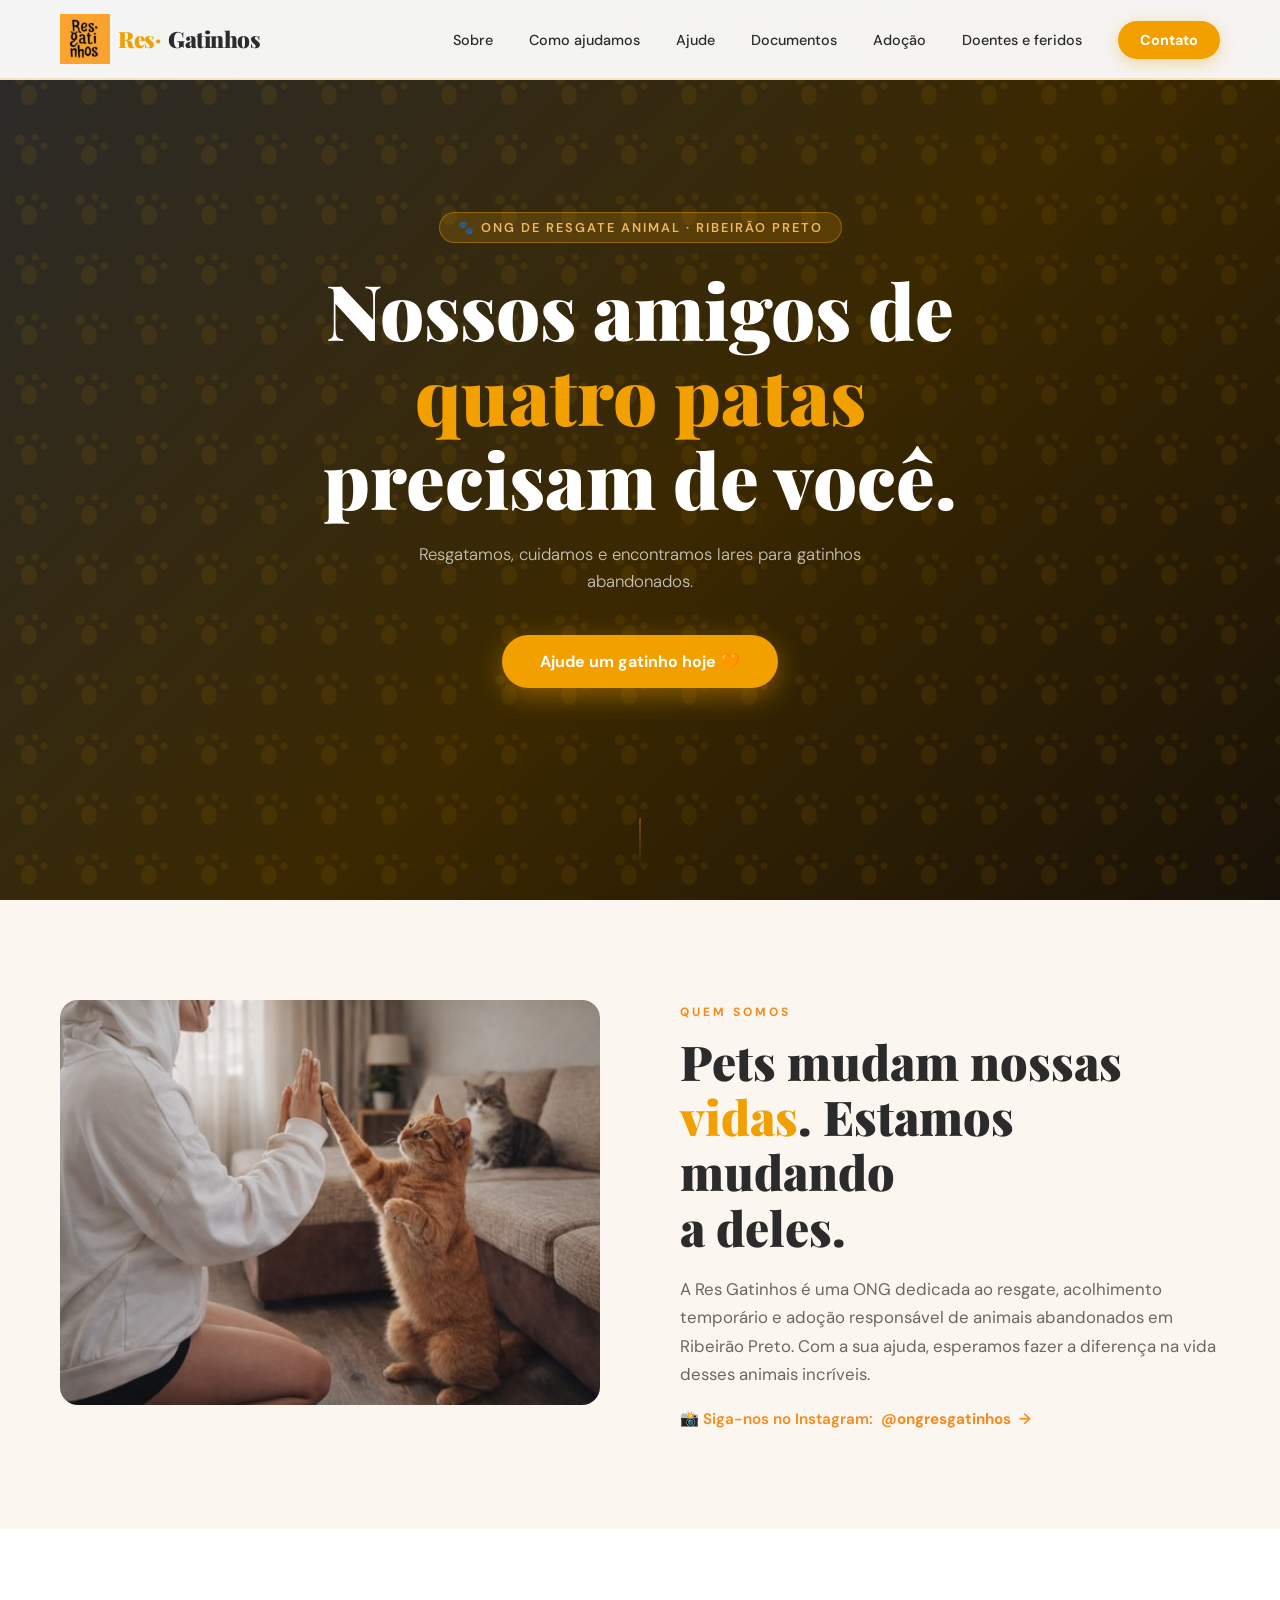
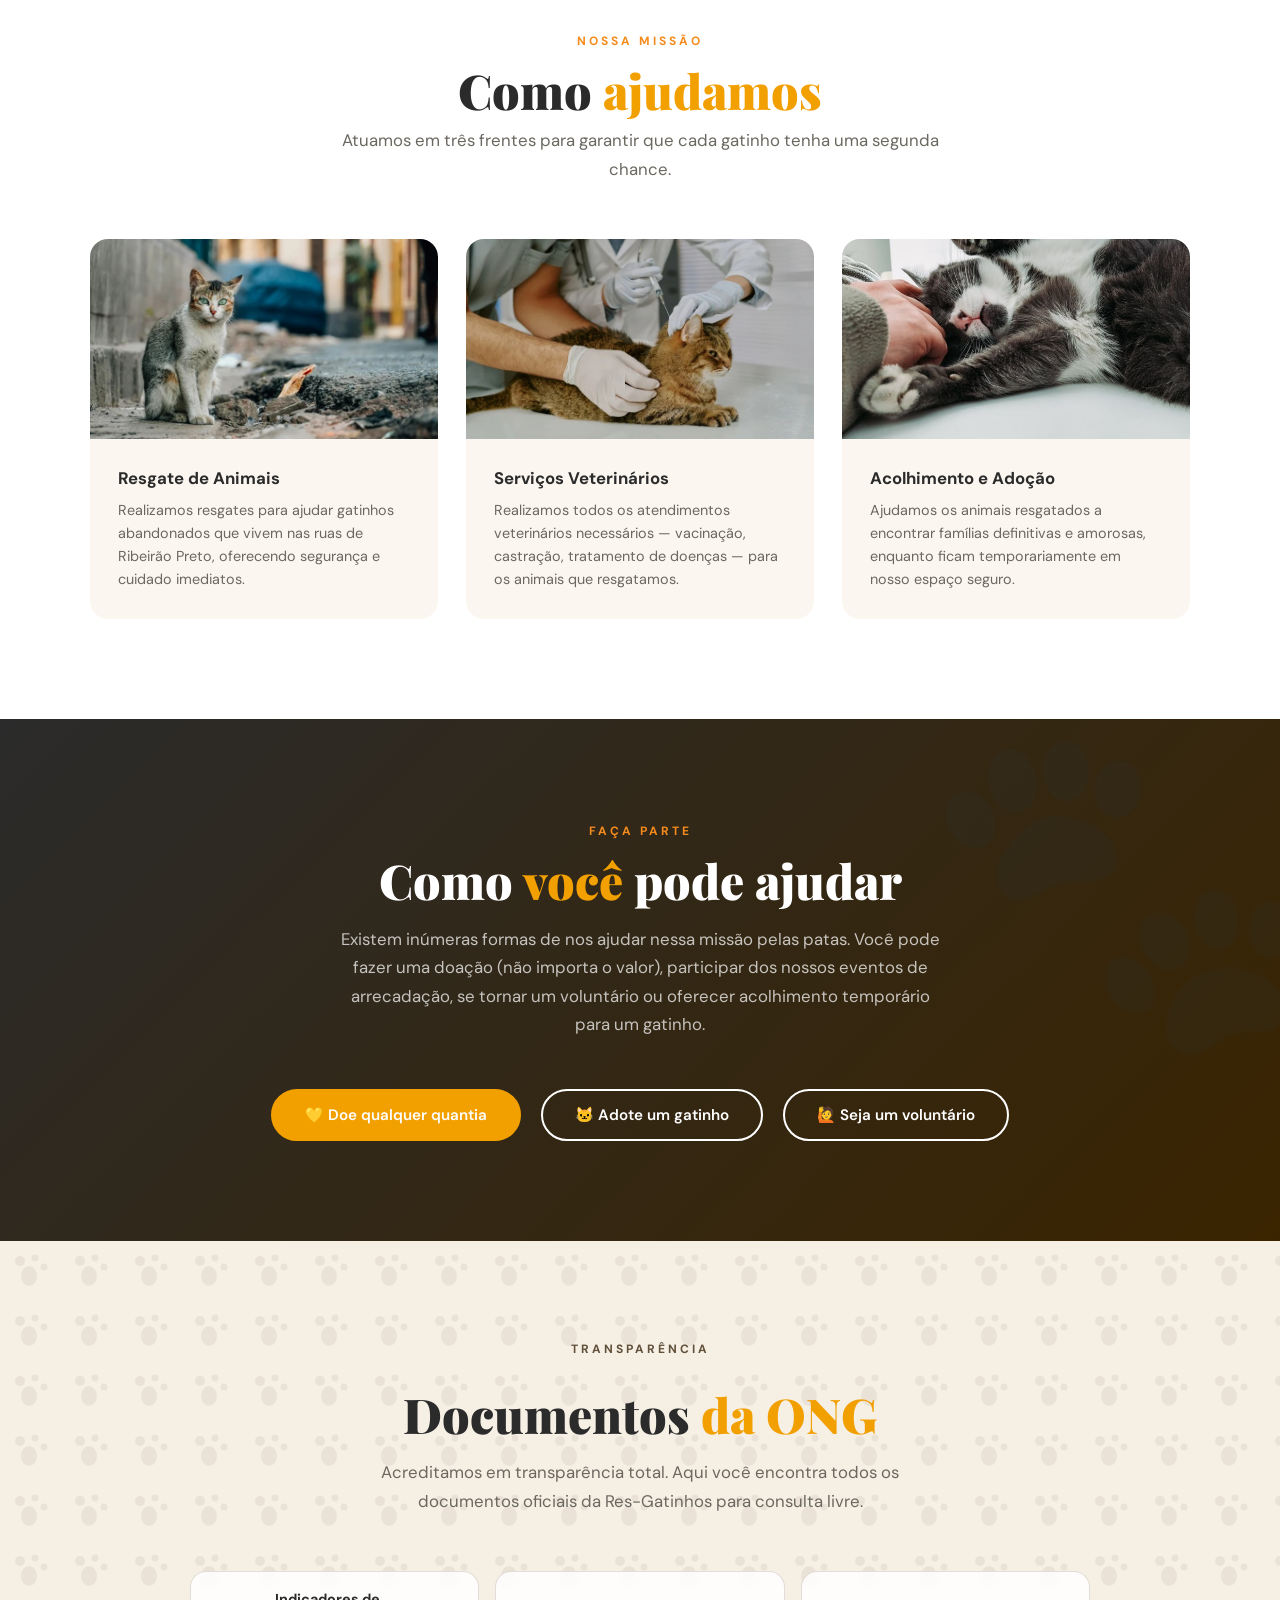
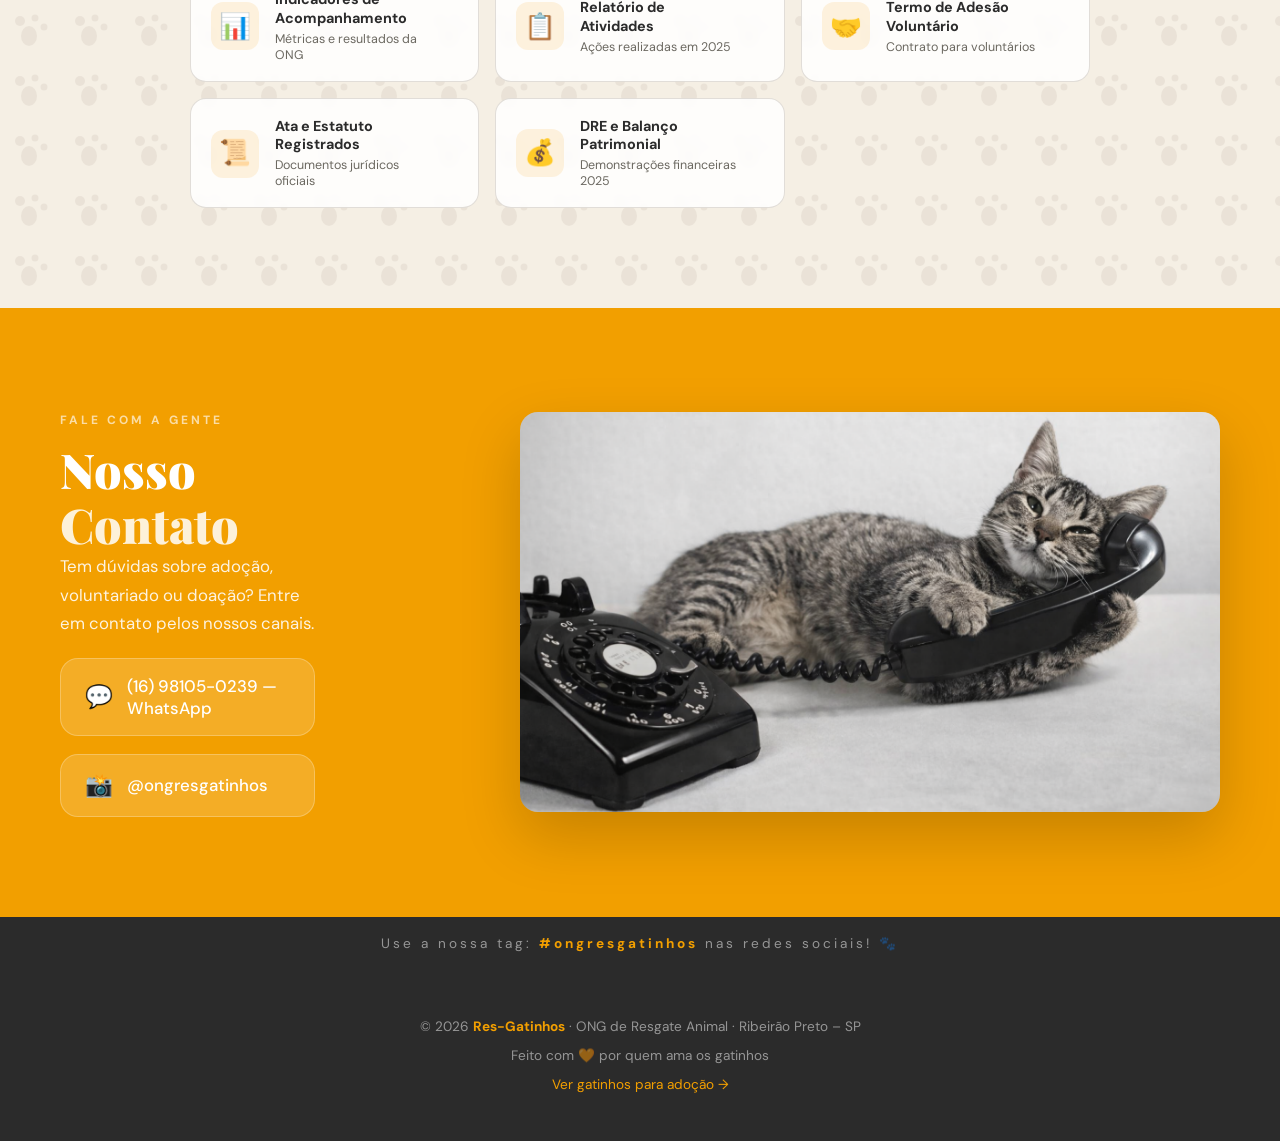
==== commit e719a7bb: "feat: adiciona link para doentes e feridos" ====
--- a/index.html
+++ b/index.html
@@ -23,6 +23,7 @@
       <li><a href="#ajudar">Ajude</a></li>
       <li><a href="#documentos">Documentos</a></li>
       <li><a href="adocao.html">Adoção</a></li>
+      <li><a href="https://maps.app.goo.gl/czJs5krnHNVc9sG16" target="_blank" rel="noopener noreferrer">Doentes e feridos</a></li>
       <li><a href="#contato" class="nav-cta">Contato</a></li>
     </ul>
   </nav>
@@ -39,7 +40,7 @@
       </h1>
       <p class="hero-sub">
         Resgatamos, cuidamos e encontramos lares para gatinhos<br>
-        abandonados, doentes e feridos.
+        abandonados.
       </p>
       <a href="#ajudar" class="btn-primary">Ajude um gatinho hoje 🧡</a>
     </div>
@@ -58,7 +59,7 @@
       </div>
       <p class="lead">
         A Res Gatinhos é uma ONG dedicada ao resgate, acolhimento temporário e adoção
-        responsável de animais abandonados, doentes e feridos em Ribeirão Preto.
+        responsável de animais abandonados em Ribeirão Preto.
         Com a sua ajuda, esperamos fazer a diferença na vida desses animais incríveis.
       </p>
       <a href="https://instagram.com/ongresgatinhos" class="sobre-instagram" target="_blank">
